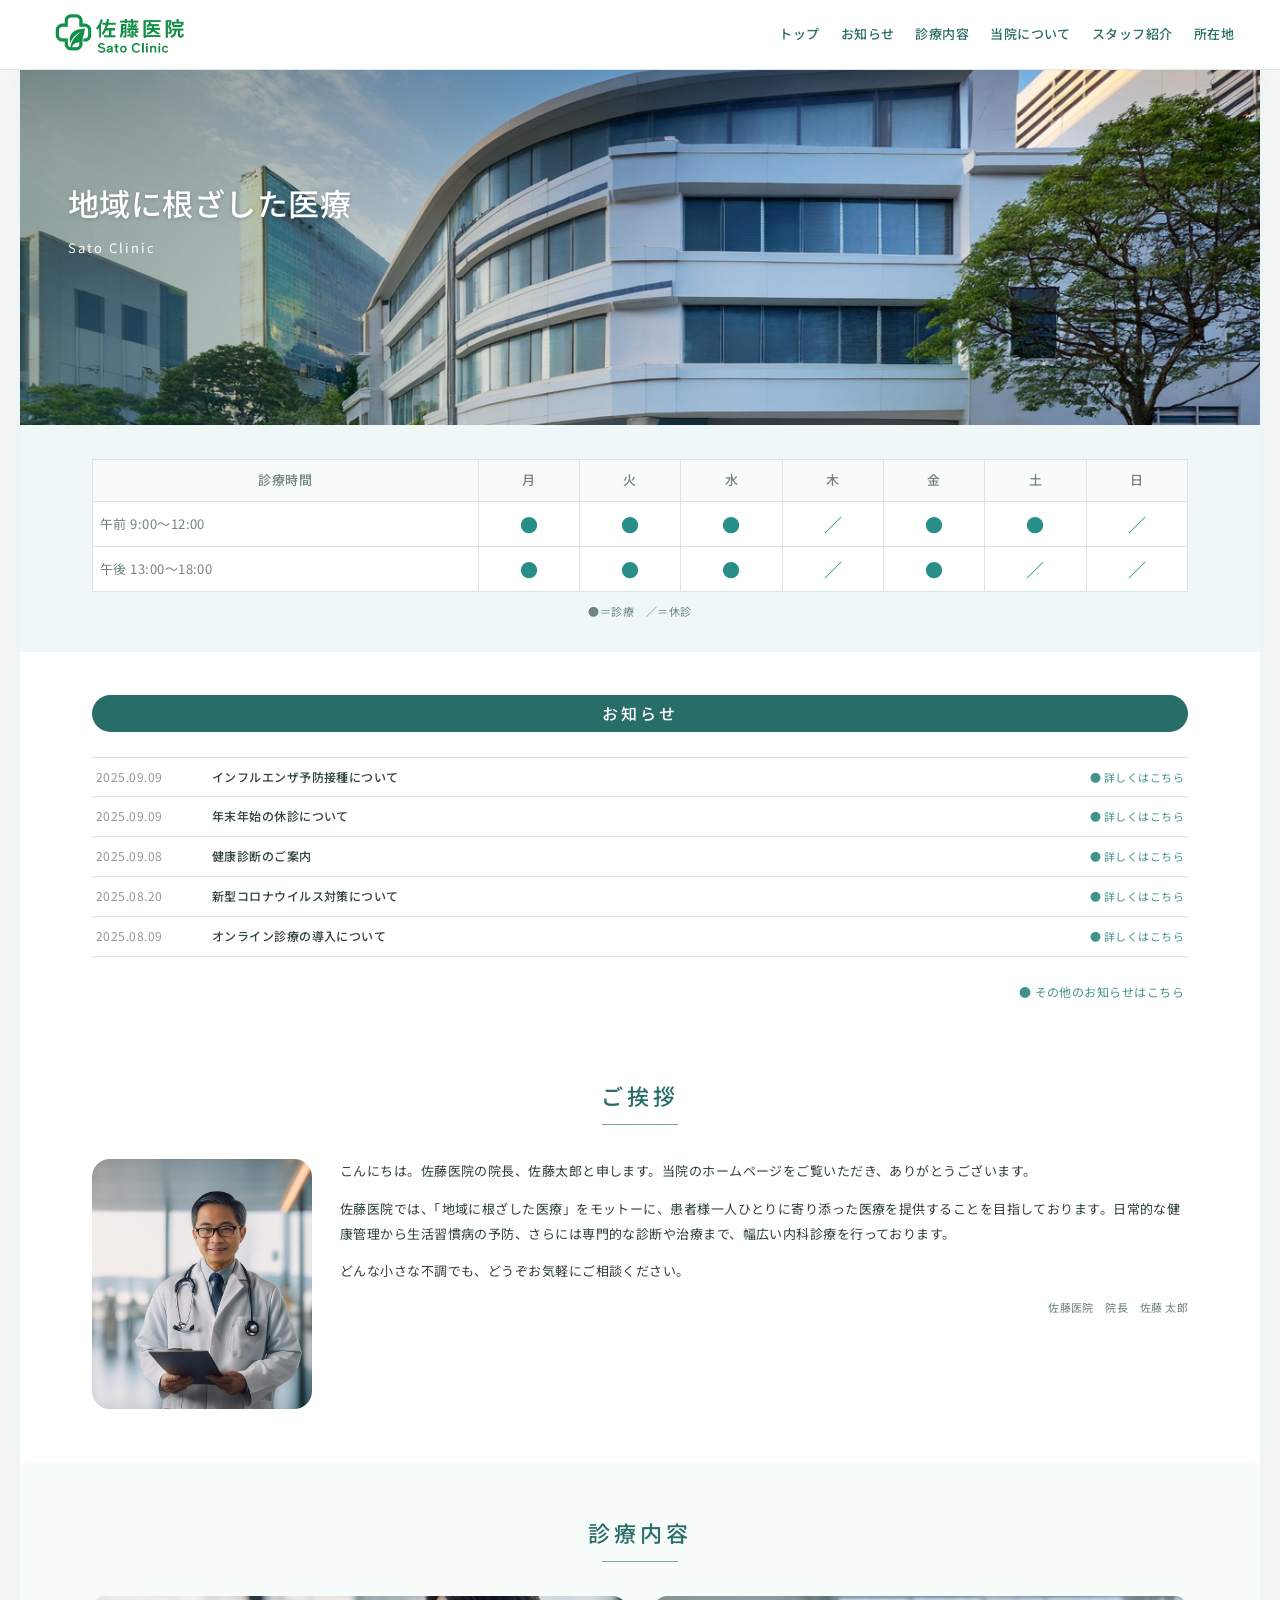
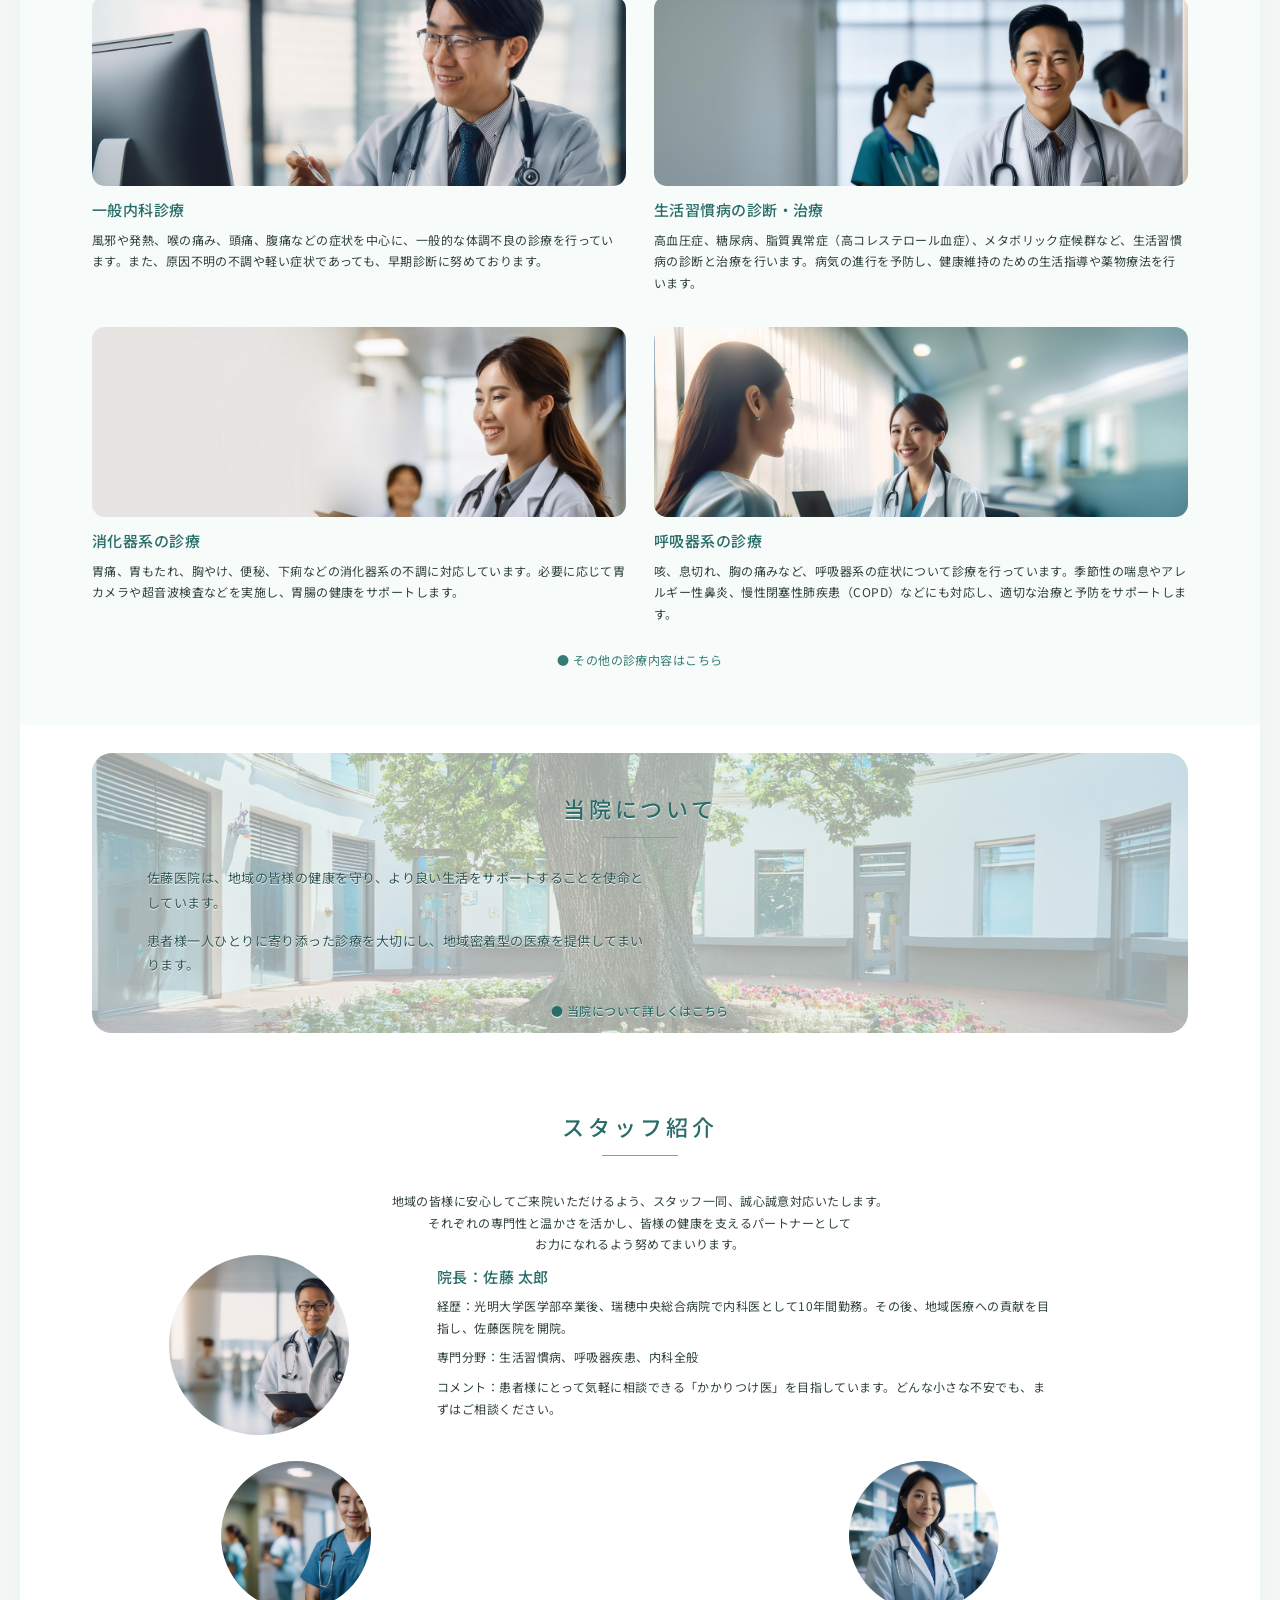
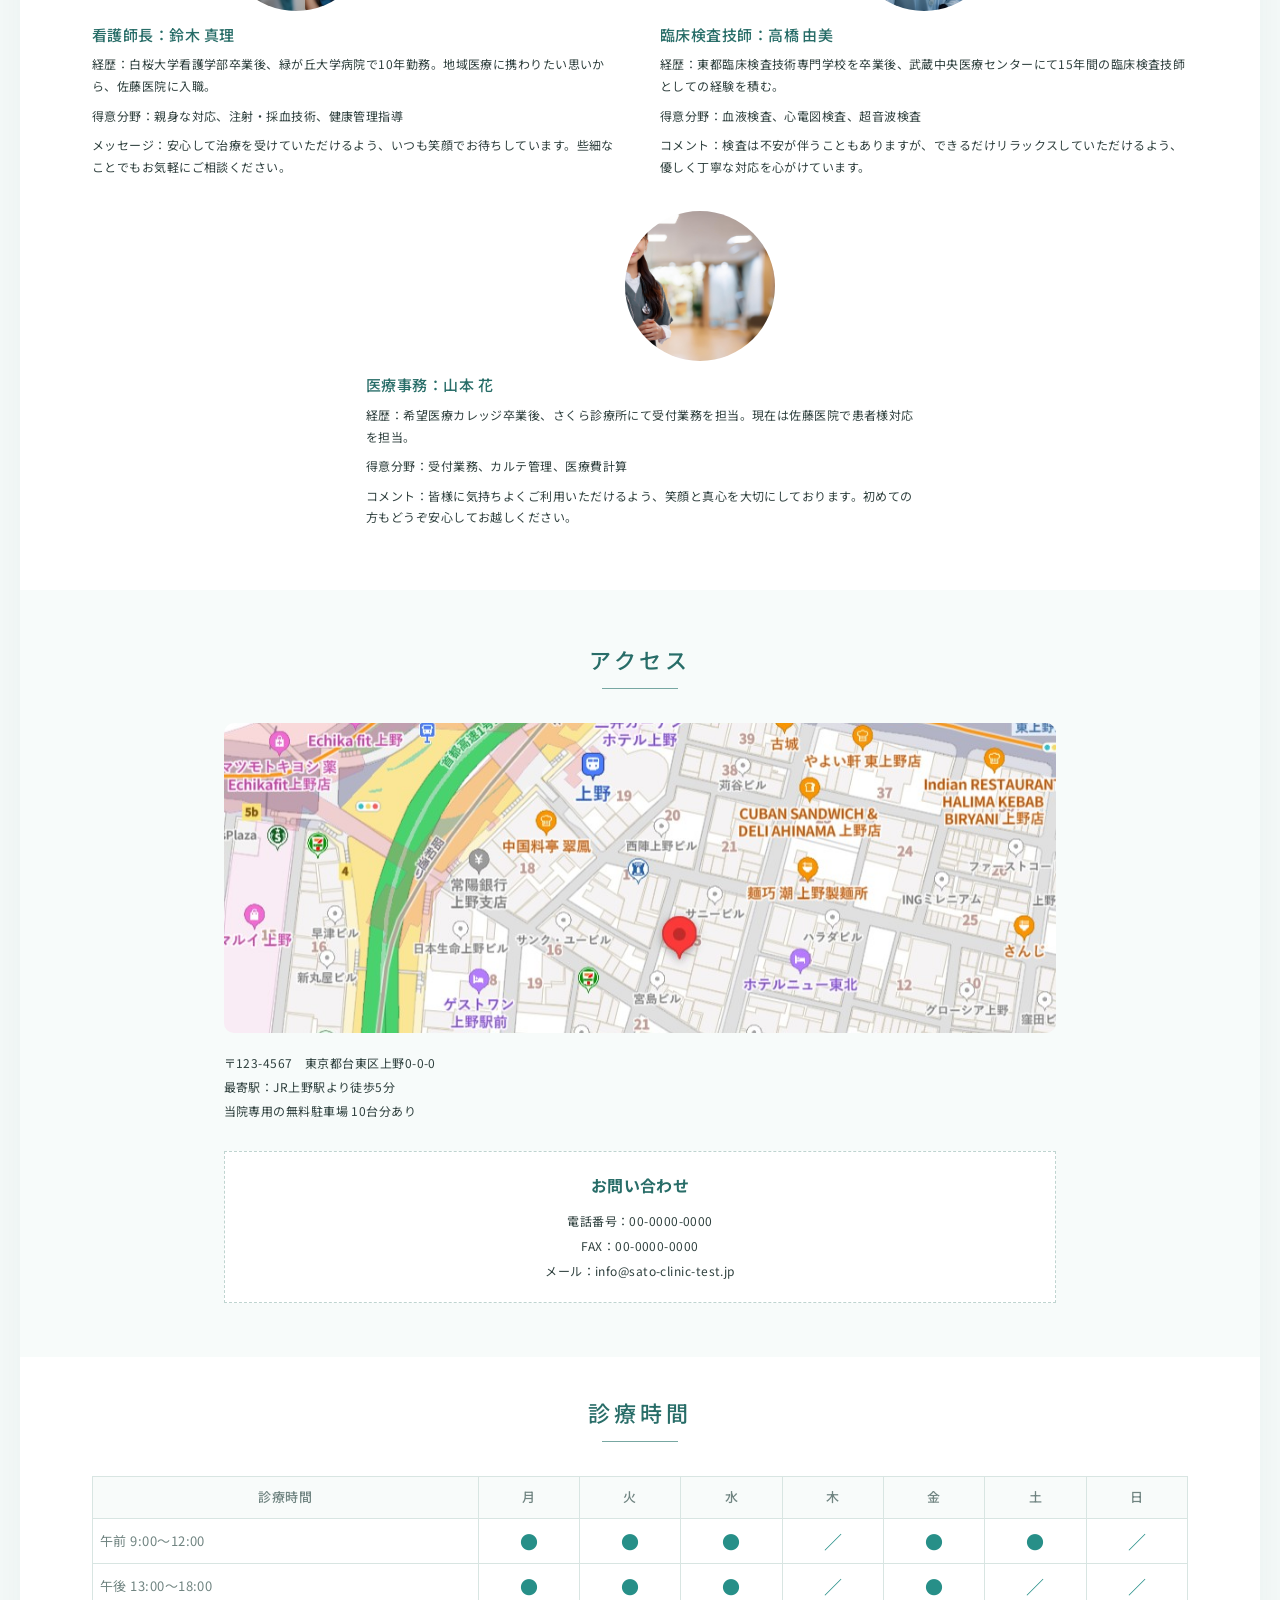
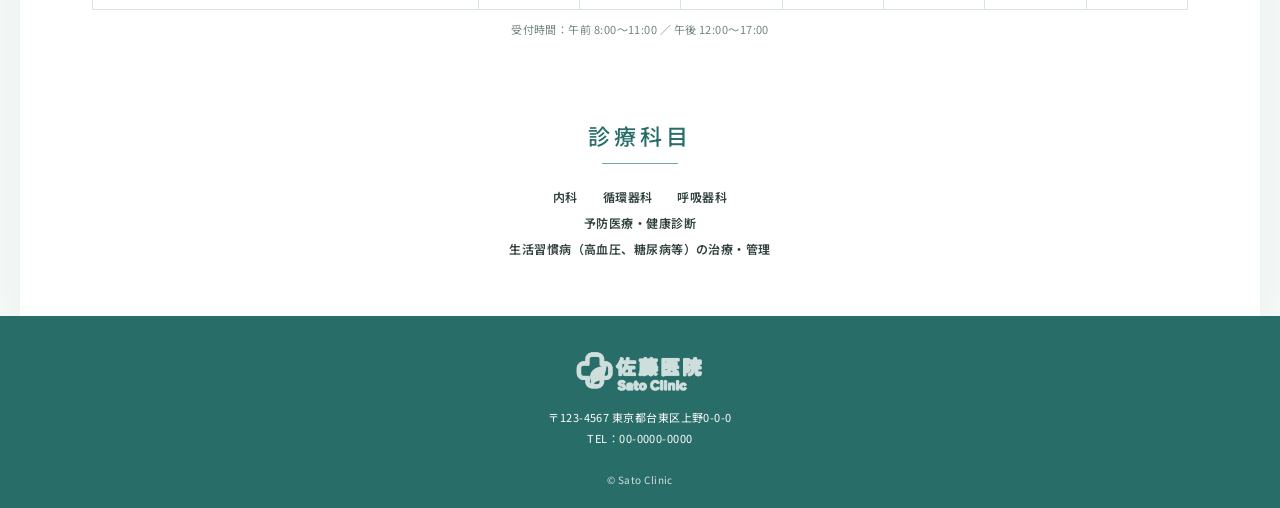
==== index.html @ 9cd96ce2 "ファイル移動" ====
<!doctype html>
<html lang="ja">
<head>
  <meta charset="utf-8">
  <meta name="viewport" content="width=device-width, initial-scale=1">
  <meta name="robots" content="noindex, nofollow">
  <title>佐藤医院｜地域に根ざした医療</title>
  <link rel="preconnect" href="https://fonts.googleapis.com">
  <link rel="preconnect" href="https://fonts.gstatic.com" crossorigin>
  <link href="https://fonts.googleapis.com/css2?family=Noto+Sans+JP:wght@400;500;600&display=swap" rel="stylesheet">
  <link rel="stylesheet" href="css/style.css">
  <link rel="stylesheet" href="css/style.mobile.css">
</head>
<body>
  <header class="site-header">
    <div class="header-inner">
      <a class="brand" href="#top"><img src="assets/Logo/logo.png" alt="佐藤医院 Sato Clinic"></a>
      <nav aria-label="メインナビゲーション">
        <a href="#top">トップ</a><a href="#greeting">お知らせ</a><a href="#medical">診療内容</a>
        <a href="#about">当院について</a><a href="#staff">スタッフ紹介</a><a href="#access">所在地</a>
      </nav>
    </div>
  </header>

  <main id="top">
    <section class="hero" aria-label="メインビジュアル">
      <img src="assets/Hospital_Exterior/hospital_1.jpg" alt="佐藤医院の外観">
      <div class="hero-copy"><p>地域に根ざした医療</p><span>Sato Clinic</span></div>
    </section>

    <section class="hours card" aria-labelledby="hours-title">
      <h2 id="hours-title" class="sr-only">診療時間</h2>
      <table class="hours-table"><thead><tr><th>診療時間</th><th>月</th><th>火</th><th>水</th><th>木</th><th>金</th><th>土</th><th>日</th></tr></thead>
        <tbody><tr><th>午前 9:00〜12:00</th><td>●</td><td>●</td><td>●</td><td>／</td><td>●</td><td>●</td><td>／</td></tr><tr><th>午後 13:00〜18:00</th><td>●</td><td>●</td><td>●</td><td>／</td><td>●</td><td>／</td><td>／</td></tr></tbody>
      </table><p class="table-note">●＝診療　／＝休診</p>
    </section>

    <section class="section news" aria-labelledby="news-title">
      <h2 id="news-title">お知らせ</h2>
      <ul class="news-list">
        <li><time datetime="2025-09-09">2025.09.09</time><a href="#">インフルエンザ予防接種について</a><span>● 詳しくはこちら</span></li>
        <li><time datetime="2025-09-09">2025.09.09</time><a href="#">年末年始の休診について</a><span>● 詳しくはこちら</span></li>
        <li><time datetime="2025-09-08">2025.09.08</time><a href="#">健康診断のご案内</a><span>● 詳しくはこちら</span></li>
        <li><time datetime="2025-08-20">2025.08.20</time><a href="#">新型コロナウイルス対策について</a><span>● 詳しくはこちら</span></li>
        <li><time datetime="2025-08-09">2025.08.09</time><a href="#">オンライン診療の導入について</a><span>● 詳しくはこちら</span></li>
      </ul><a class="more-link" href="#">● その他のお知らせはこちら</a>
    </section>

    <section id="greeting" class="section greeting" aria-labelledby="greeting-title">
      <h2 id="greeting-title">ご挨拶</h2>
      <div class="greeting-body"><img src="assets/Doctor_Image/sato_taro.jpg" alt="院長 佐藤太郎"><div><p>こんにちは。佐藤医院の院長、佐藤太郎と申します。当院のホームページをご覧いただき、ありがとうございます。</p><p>佐藤医院では、「地域に根ざした医療」をモットーに、患者様一人ひとりに寄り添った医療を提供することを目指しております。日常的な健康管理から生活習慣病の予防、さらには専門的な診断や治療まで、幅広い内科診療を行っております。</p><p>どんな小さな不調でも、どうぞお気軽にご相談ください。</p><p class="signature">佐藤医院　院長　佐藤 太郎</p></div></div>
    </section>

    <section id="medical" class="section medical" aria-labelledby="medical-title">
      <h2 id="medical-title">診療内容</h2>
      <div class="medical-grid">
        <article><img src="assets/Medical_Image/medical_1.jpg" alt="一般内科診療"><h3>一般内科診療</h3><p>風邪や発熱、喉の痛み、頭痛、腹痛などの症状を中心に、一般的な体調不良の診療を行っています。また、原因不明の不調や軽い症状であっても、早期診断に努めております。</p></article>
        <article><img src="assets/Medical_Image/medical_2.jpg" alt="生活習慣病の診断・治療"><h3>生活習慣病の診断・治療</h3><p>高血圧症、糖尿病、脂質異常症（高コレステロール血症）、メタボリック症候群など、生活習慣病の診断と治療を行います。病気の進行を予防し、健康維持のための生活指導や薬物療法を行います。</p></article>
        <article><img src="assets/Medical_Image/medical_3.jpg" alt="消化器系の診療"><h3>消化器系の診療</h3><p>胃痛、胃もたれ、胸やけ、便秘、下痢などの消化器系の不調に対応しています。必要に応じて胃カメラや超音波検査などを実施し、胃腸の健康をサポートします。</p></article>
        <article><img src="assets/Medical_Image/medical_4.jpg" alt="呼吸器系の診療"><h3>呼吸器系の診療</h3><p>咳、息切れ、胸の痛みなど、呼吸器系の症状について診療を行っています。季節性の喘息やアレルギー性鼻炎、慢性閉塞性肺疾患（COPD）などにも対応し、適切な治療と予防をサポートします。</p></article>
      </div><a class="more-link" href="#">● その他の診療内容はこちら</a>
    </section>

    <section id="about" class="section about" aria-labelledby="about-title"><div class="about-banner"><img src="assets/Hospital_Exterior/hospital_2.jpg" alt="佐藤医院の院内"><div class="about-copy"><h2 id="about-title">当院について</h2><p>佐藤医院は、地域の皆様の健康を守り、より良い生活をサポートすることを使命としています。</p><p>患者様一人ひとりに寄り添った診療を大切にし、地域密着型の医療を提供してまいります。</p><a class="more-link" href="#">● 当院について詳しくはこちら</a></div></div></section>

    <section id="staff" class="section staff" aria-labelledby="staff-title"><h2 id="staff-title">スタッフ紹介</h2><p class="lead">地域の皆様に安心してご来院いただけるよう、スタッフ一同、誠心誠意対応いたします。<br>それぞれの専門性と温かさを活かし、皆様の健康を支えるパートナーとして<br>お力になれるよう努めてまいります。</p><div class="staff-grid"><article class="staff-lead"><img src="assets/Doctor_Image/sato_taro.jpg" alt="院長 佐藤太郎"><div><h3>院長：佐藤 太郎</h3><p>経歴：光明大学医学部卒業後、瑞穂中央総合病院で内科医として10年間勤務。その後、地域医療への貢献を目指し、佐藤医院を開院。</p><p>専門分野：生活習慣病、呼吸器疾患、内科全般</p><p>コメント：患者様にとって気軽に相談できる「かかりつけ医」を目指しています。どんな小さな不安でも、まずはご相談ください。</p></div></article><article><img src="assets/Doctor_Image/suzuki_mari.jpg" alt="看護師長 鈴木真理"><h3>看護師長：鈴木 真理</h3><p>経歴：白桜大学看護学部卒業後、緑が丘大学病院で10年勤務。地域医療に携わりたい思いから、佐藤医院に入職。</p><p>得意分野：親身な対応、注射・採血技術、健康管理指導</p><p>メッセージ：安心して治療を受けていただけるよう、いつも笑顔でお待ちしています。些細なことでもお気軽にご相談ください。</p></article><article><img src="assets/Doctor_Image/takahashi_yumi.jpg" alt="臨床検査技師 高橋由美"><h3>臨床検査技師：高橋 由美</h3><p>経歴：東都臨床検査技術専門学校を卒業後、武蔵中央医療センターにて15年間の臨床検査技師としての経験を積む。</p><p>得意分野：血液検査、心電図検査、超音波検査</p><p>コメント：検査は不安が伴うこともありますが、できるだけリラックスしていただけるよう、優しく丁寧な対応を心がけています。</p></article><article><img src="assets/Doctor_Image/yamamoto_hana.jpg" alt="医療事務 山本花"><h3>医療事務：山本 花</h3><p>経歴：希望医療カレッジ卒業後、さくら診療所にて受付業務を担当。現在は佐藤医院で患者様対応を担当。</p><p>得意分野：受付業務、カルテ管理、医療費計算</p><p>コメント：皆様に気持ちよくご利用いただけるよう、笑顔と真心を大切にしております。初めての方もどうぞ安心してお越しください。</p></article></div></section>

    <section id="access" class="section access" aria-labelledby="access-title"><h2 id="access-title">アクセス</h2><img class="map" src="assets/map.jpg" alt="佐藤医院周辺の地図"><ul class="address"><li>〒123-4567　東京都台東区上野0-0-0</li><li>最寄駅：JR上野駅より徒歩5分</li><li>当院専用の無料駐車場 10台分あり</li></ul><div class="contact"><h3>お問い合わせ</h3><p>電話番号：00-0000-0000</p><p>FAX：00-0000-0000</p><p>メール：info@sato-clinic-test.jp</p></div></section>

    <section class="section final-hours"><h2>診療時間</h2><table class="hours-table"><thead><tr><th>診療時間</th><th>月</th><th>火</th><th>水</th><th>木</th><th>金</th><th>土</th><th>日</th></tr></thead><tbody><tr><th>午前 9:00〜12:00</th><td>●</td><td>●</td><td>●</td><td>／</td><td>●</td><td>●</td><td>／</td></tr><tr><th>午後 13:00〜18:00</th><td>●</td><td>●</td><td>●</td><td>／</td><td>●</td><td>／</td><td>／</td></tr></tbody></table><p class="table-note">受付時間：午前 8:00〜11:00 ／ 午後 12:00〜17:00</p></section>
    <section class="section subjects"><h2>診療科目</h2><p>内科　　循環器科　　呼吸器科</p><p>予防医療・健康診断</p><p>生活習慣病（高血圧、糖尿病等）の治療・管理</p></section>
  </main>
  <footer class="site-footer"><img src="assets/Logo/logo.png" alt="佐藤医院"><p>〒123-4567 東京都台東区上野0-0-0<br>TEL：00-0000-0000</p><small>© Sato Clinic</small></footer>
</body>
</html>
---- css/style.css ----
/* ===================== 共通 ===================== */
:root{--bg:#f3f8f7;--paper:#fff;--ink:#30413f;--muted:#708481;--line:#c9dcda;--accent:#286d68;--accent-light:#e4f1ef;--max:1240px}
*{box-sizing:border-box}html{scroll-behavior:smooth}body{margin:0;background:var(--bg);color:var(--ink);font-family:"Noto Sans JP",sans-serif;font-size:15px;line-height:1.9;letter-spacing:.03em}img{max-width:100%;display:block}a{color:inherit;text-decoration:none}.sr-only{position:absolute;width:1px;height:1px;padding:0;margin:-1px;overflow:hidden;clip:rect(0,0,0,0);white-space:nowrap;border:0}
/* ===================== ヘッダー ===================== */
.site-header{height:70px;background:#fff;border-bottom:1px solid #dce8e6;position:sticky;top:0;z-index:2}.header-inner{max-width:var(--max);height:100%;margin:auto;display:flex;align-items:center;justify-content:space-between;padding:0 26px}.brand img{width:150px;height:auto}.site-header nav{display:flex;gap:21px;font-size:13px;color:var(--accent);font-weight:500}.site-header nav a:hover{color:#82a9a5}
/* ===================== メインビジュアル ===================== */
main{max-width:var(--max);margin:0 auto;background:var(--paper);box-shadow:0 0 25px rgba(38,86,79,.04)}.hero{height:355px;position:relative;overflow:hidden}.hero>img{width:100%;height:100%;object-fit:cover;object-position:center}.hero:after{content:"";position:absolute;inset:0;background:linear-gradient(90deg,rgba(21,65,61,.47),transparent 58%)}.hero-copy{position:absolute;z-index:1;left:48px;top:104px;color:#fff}.hero-copy p{font-size:31px;margin:0;font-weight:500;text-shadow:0 1px 4px rgba(0,0,0,.2)}.hero-copy span{font-size:13px;letter-spacing:.15em}
.card,.section{padding:54px 72px}.hours{padding-top:34px;padding-bottom:30px;background:#eff8f6}.hours-table{width:100%;border-collapse:collapse;font-size:13px;text-align:center;background:#fff}.hours-table th,.hours-table td{border:1px solid #d8e5e2;height:42px;padding:5px 7px}.hours-table thead th{background:#f8fbfa;color:var(--muted);font-weight:500}.hours-table tbody th{font-weight:400;color:var(--muted);text-align:left;white-space:nowrap}.hours-table td{color:#278f88;font-size:18px}.table-note{color:var(--muted);font-size:11px;margin:9px 0 0;text-align:center}
/* ===================== 共通セクション ===================== */
.section{background:#fff}.section h2{color:var(--accent);font-size:22px;font-weight:500;text-align:center;letter-spacing:.18em;margin:0 0 34px;line-height:1.4}.section h2:after{content:"";display:block;width:76px;border-bottom:1px solid #77a7a2;margin:13px auto 0}.more-link{display:block;color:#357b76;text-align:center;font-size:12px;margin-top:24px}.news{padding-top:43px;padding-bottom:39px}.news h2{background:var(--accent);color:#fff;width:100%;border-radius:22px;padding:7px 0;font-size:16px;margin-bottom:25px}.news h2:after{display:none}.news-list{list-style:none;margin:0;padding:0;border-top:1px solid #d8e3e1}.news-list li{display:grid;grid-template-columns:108px 1fr auto;gap:8px;border-bottom:1px solid #d8e3e1;padding:8px 4px;font-size:12px;align-items:center}.news-list time{color:#8b9a97}.news-list a{font-weight:500}.news-list span{color:#43938d;font-size:11px}.greeting{padding-top:38px}.greeting-body{display:grid;grid-template-columns:220px 1fr;gap:28px;align-items:start}.greeting-body img{height:250px;width:220px;object-fit:cover;border-radius:18px}.greeting-body p{margin:0 0 13px;font-size:13px}.signature{text-align:right;font-size:11px!important;color:var(--muted)}
/* ===================== 診療内容 ===================== */
.medical{background:#f7fbfa}.medical-grid{display:grid;grid-template-columns:1fr 1fr;gap:34px 28px}.medical-grid article img{width:100%;height:190px;object-fit:cover;border-radius:13px}.medical-grid h3,.staff h3{color:var(--accent);font-size:15px;font-weight:500;margin:10px 0 4px}.medical-grid p,.staff p{font-size:12px;line-height:1.8;margin:0}.about{padding-top:58px}.about-banner{position:relative;overflow:hidden;border-radius:20px;min-height:220px;background:var(--accent-light)}.about-banner img{width:100%;height:220px;object-fit:cover;opacity:.33}.about-banner>div{position:absolute;inset:0;padding:40px 55px;color:#315855;text-shadow:0 1px 1px #fff;font-size:13px}.about-banner p{max-width:500px;margin:0 0 13px}
/* ===================== スタッフ紹介 ===================== */
.staff{background:#fff}.lead{text-align:center;font-size:12px;margin:-12px 0 30px}.staff-grid{display:grid;grid-template-columns:1fr 1fr;gap:26px 40px}.staff-grid article{text-align:center}.staff-grid img{width:150px;height:150px;object-fit:cover;border-radius:50%;margin:0 auto 10px}.staff-grid .staff-lead{grid-column:1/-1;display:flex;text-align:left;align-items:center;gap:28px}.staff-grid .staff-lead img{margin:0;width:180px;height:180px}.staff-grid .staff-lead h3{margin-top:0}
/* ===================== アクセス・フッター ===================== */
.access{background:#f7fbfa}.map{width:76%;height:310px;object-fit:cover;margin:0 auto;border-radius:10px}.address{list-style:none;margin:18px auto 28px;width:76%;padding:0;font-size:12px;line-height:2}.contact{background:#fff;border:1px dashed #bfd4d0;padding:18px 24px;text-align:center;width:76%;margin:auto}.contact h3{font-size:16px;margin:0 0 10px;color:var(--accent)}.contact p{font-size:12px;margin:2px}.final-hours{padding-top:40px}.subjects{text-align:center;padding-top:26px;padding-bottom:52px}.subjects h2{margin-bottom:22px}.subjects p{font-size:12px;margin:3px}.site-footer{background:#286d68;color:#fff;text-align:center;padding:35px 20px 18px;font-size:11px}.site-footer img{width:145px;margin:0 auto 13px;filter:brightness(0) invert(1)}.site-footer p{margin:0 0 20px}.site-footer small{font-size:10px;opacity:.8}
@media(max-width:720px){body{font-size:14px}.site-header{height:auto;position:static}.header-inner{display:block;padding:13px 16px}.brand img{width:136px}.site-header nav{gap:10px;justify-content:space-between;font-size:10px;margin-top:9px}.hero{height:310px}.hero-copy{left:25px;top:95px}.hero-copy p{font-size:23px}.card,.section{padding-left:25px;padding-right:25px}.greeting-body{grid-template-columns:145px 1fr;gap:16px}.greeting-body img{width:145px;height:175px}.greeting-body p{font-size:11px;line-height:1.7}.medical-grid{gap:25px 15px}.medical-grid article img{height:135px}.medical-grid p,.staff p{font-size:10px}.about-banner>div{padding:28px 25px;font-size:11px}.map,.address,.contact{width:100%}.map{height:230px}.staff-grid{gap:22px 16px}.staff-grid .staff-lead{gap:18px}.staff-grid .staff-lead img{width:130px;height:130px}.staff-grid img{width:110px;height:110px}.news-list li{grid-template-columns:76px 1fr;line-height:1.45}.news-list span{grid-column:2}.hours-table{font-size:10px}.hours-table th,.hours-table td{height:34px;padding:3px}.hours-table td{font-size:14px}}
/* 当院についての見出しとリンクは画像上に配置 */
.about-copy h2{color:var(--accent);font-size:22px;font-weight:500;text-align:center;letter-spacing:.18em;margin:0 0 28px;line-height:1.4}
.about-copy h2:after{content:"";display:block;width:76px;border-bottom:1px solid #77a7a2;margin:13px auto 0}
.about-copy .more-link{color:var(--accent);font-weight:500;margin-top:22px}
/* スタッフ紹介：参考画像に合わせた配置 */
.staff-grid article:not(.staff-lead){text-align:left}
.staff-grid article:not(.staff-lead) img{margin-left:auto;margin-right:auto}
.staff-grid article:last-child{grid-column:1 / -1;width:50%;margin:0 auto}
.staff-grid .staff-lead{width:75%;margin-left:auto;margin-right:auto}
.staff-grid article:last-child img{margin-left:auto;margin-right:auto}
.staff-grid article p{margin-bottom:8px}

@media(max-width:720px){
  .staff-grid .staff-lead{width:100%}
  .staff-grid article:last-child{width:70%}
}
.news .more-link{text-align:right;padding-right:4px}
.about-banner{min-height:260px;margin-top:-20px;margin-bottom:-20px}
.about-banner img{height:260px}
@media(max-width:720px){.about-banner{min-height:250px;margin-top:-15px;margin-bottom:-15px}.about-banner img{height:250px}}
.about-banner{min-height:280px;margin-top:-30px;margin-bottom:-30px}
.about-banner img{height:280px}
.news .more-link{color:#43938d}
@media(max-width:720px){.about-banner{min-height:270px;margin-top:-25px;margin-bottom:-25px}.about-banner img{height:270px}}
.greeting-body img{object-position:calc(50% - 60px) center}
.medical-grid article img{object-position:center calc(50% + 50px)}
.staff-grid .staff-lead > img{transform:translateX(-60px)}
.staff-grid article:nth-child(2) > img{transform:translateX(-60px)}
.staff-grid article:nth-child(4) > img{transform:translateX(60px)}
.site-footer img{filter:brightness(0) invert(1) opacity(.78)}
.subjects p{font-weight:600}
---- css/style.mobile.css ----
/* =========================================================
   SP専用デザイン（390px基準）
   PC用のstyle.cssには影響させない
========================================================= */
@media (max-width: 767px) {
  :root{--sp-green:#2d7771;--sp-cream:#faf8ef;--sp-line:#dce9e5}
  html,body{width:100%;overflow-x:hidden}
  body{background:var(--sp-cream);font-size:12px;line-height:1.65;letter-spacing:.02em}
  .site-header{height:56px;position:relative;background:#fff;border-bottom:1px solid #e6eeeb}
  .header-inner{height:56px;padding:8px 18px;display:flex;align-items:center}
  .brand img{width:142px;height:auto}
  .site-header nav{display:none}
  .header-inner:after{content:"☰";display:block;margin-left:auto;color:var(--sp-green);font-size:25px;line-height:1;transform:scaleX(1.15)}

  main{width:100%;max-width:390px;margin:0 auto;box-shadow:none;background:#fff;display:flex;flex-direction:column}
  .hero{order:1;height:135px;border-radius:0;overflow:hidden}
  .hero>img{height:135px;object-position:center}
  .hero:after{background:linear-gradient(90deg,rgba(18,59,55,.58),rgba(18,59,55,0) 72%)}
  .hero-copy{left:20px;top:21px}
  .hero-copy p{font-size:17px;line-height:1.35;max-width:150px}
  .hero-copy span{font-size:9px}

  .hours{order:2;margin:14px 14px 0;padding:15px 10px 14px;border-radius:12px;background:#fff;box-shadow:0 2px 9px rgba(49,89,82,.06)}
  .hours-table{font-size:9px;table-layout:fixed}
  .hours-table th,.hours-table td{height:28px;padding:2px 1px;border-color:var(--sp-line)}
  .hours-table tbody th{font-size:8px;line-height:1.25;white-space:normal}
  .hours-table td{font-size:12px}
  .table-note{font-size:8px;margin-top:5px}
  .hours:after{content:"☎ 03-1234-5678";display:block;background:#3d938a;color:#fff;border-radius:22px;text-align:center;font-size:16px;font-weight:600;padding:5px 0;margin-top:10px;letter-spacing:.04em}

  .news{display:none}
  .section{padding:24px 16px;background:#fff}
  .section h2{font-size:17px;letter-spacing:.1em;margin-bottom:21px;color:var(--sp-green)}
  .section h2:after{width:40px;margin-top:6px;border-color:#78a9a2}

  .greeting{order:3;margin-top:12px;padding-top:21px;padding-bottom:21px}
  .greeting h2{font-size:0;margin-bottom:17px}
  .greeting h2:before{content:"当院について";font-size:17px}
  .greeting-body{grid-template-columns:155px minmax(0,1fr);gap:12px;align-items:start}
  .greeting-body img{width:155px;height:154px;border-radius:8px;object-position:center;transform:none}
  .greeting-body p{font-size:9px;line-height:1.55;margin:0 0 6px}
  .greeting-body .signature{font-size:8px!important}

  .medical{order:4;padding-top:23px;padding-bottom:24px;background:var(--sp-cream)}
  .medical-grid{grid-template-columns:1fr 1fr;gap:9px 10px}
  .medical-grid article{background:#fff;border-radius:9px;overflow:hidden;box-shadow:0 1px 5px rgba(65,78,66,.06)}
  .medical-grid article img{width:100%;height:82px;border-radius:0;object-position:center;transform:none}
  .medical-grid h3{font-size:11px;line-height:1.3;margin:7px 8px 3px;color:var(--sp-green);font-weight:600}
  .medical-grid p{font-size:8px;line-height:1.45;margin:0 8px 9px;display:block}
  .medical .more-link{font-size:9px;margin-top:14px}

  .about{order:5;padding:20px 16px;background:#fff}
  .about-banner{min-height:132px;height:132px;margin:0;border-radius:10px}
  .about-banner img{height:132px;opacity:.48;object-position:center}
  .about-banner>div{padding:17px 18px;font-size:9px;line-height:1.55}
  .about-copy h2{font-size:0;margin:0 0 10px}
  .about-copy h2:before{content:"院内・設備のご紹介";font-size:15px}
  .about-copy h2:after{width:35px;margin-top:4px}
  .about-copy p{display:none}
  .about-copy .more-link{font-size:9px;margin:12px auto 0;background:#fff;border-radius:15px;padding:3px 13px;width:max-content;text-shadow:none}

  .staff{order:6;padding-top:24px;padding-bottom:25px;background:var(--sp-cream)}
  .lead{font-size:9px;line-height:1.55;margin:-6px 0 18px}
  .staff-grid{grid-template-columns:repeat(3,1fr);gap:18px 7px}
  .staff-grid .staff-lead{grid-column:1/-1;width:100%;display:block;text-align:center;margin:0}
  .staff-grid .staff-lead>img{width:78px;height:78px;margin:0 auto 5px;transform:none}
  .staff-grid .staff-lead>div{display:none}
  .staff-grid article:not(.staff-lead){text-align:center;min-width:0}
  .staff-grid article:not(.staff-lead) img{width:76px;height:76px;margin:0 auto 5px;transform:none}
  .staff-grid article:last-child{grid-column:auto;width:auto;margin:0}
  .staff-grid h3{font-size:9px;line-height:1.35;margin:4px 0;color:var(--sp-green)}
  .staff-grid p{font-size:7px;line-height:1.45;text-align:left;margin:0 1px 4px}
  .staff-grid article:last-child{grid-column:2}

  .access{order:7;padding-top:22px;padding-bottom:20px;background:#fff}
  .map{width:100%;height:145px;border-radius:7px;object-fit:cover}
  .address{width:100%;font-size:9px;line-height:1.65;margin:9px 0 14px;padding-left:0}
  .contact{width:100%;padding:10px 12px;border-radius:8px}
  .contact h3{font-size:11px;margin-bottom:4px}
  .contact p{font-size:9px}

  .final-hours{order:8;padding:15px 16px;background:#fff}
  .final-hours h2{font-size:13px;margin-bottom:10px}
  .final-hours .table-note{font-size:8px}
  .subjects{order:9;padding:14px 16px 26px;background:#fff}
  .subjects h2{font-size:13px;margin-bottom:10px}
  .subjects p{font-size:9px;line-height:1.5;margin:2px;font-weight:600}

  .site-footer{padding:20px 15px 10px;font-size:9px}
  .site-footer img{width:120px;margin-bottom:7px}
  .site-footer p{margin-bottom:8px}
  .site-footer small{font-size:8px}
}
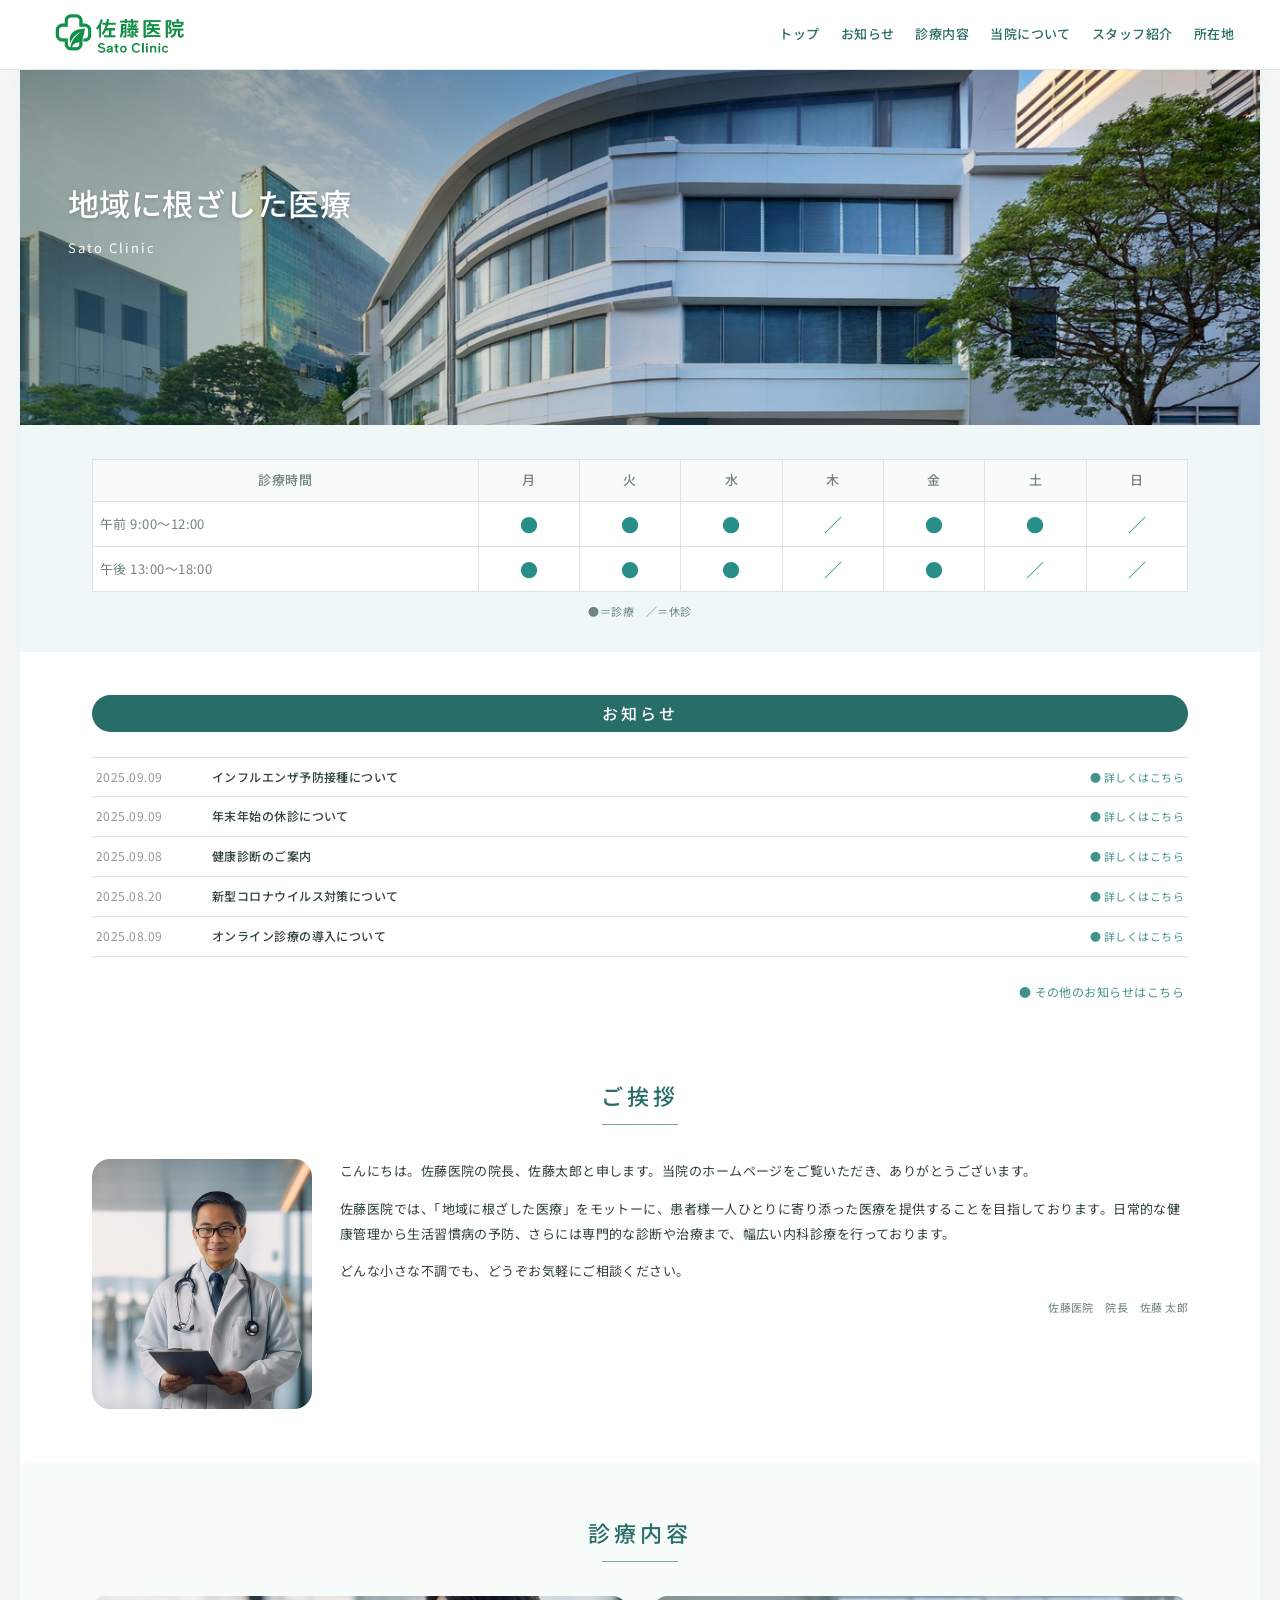
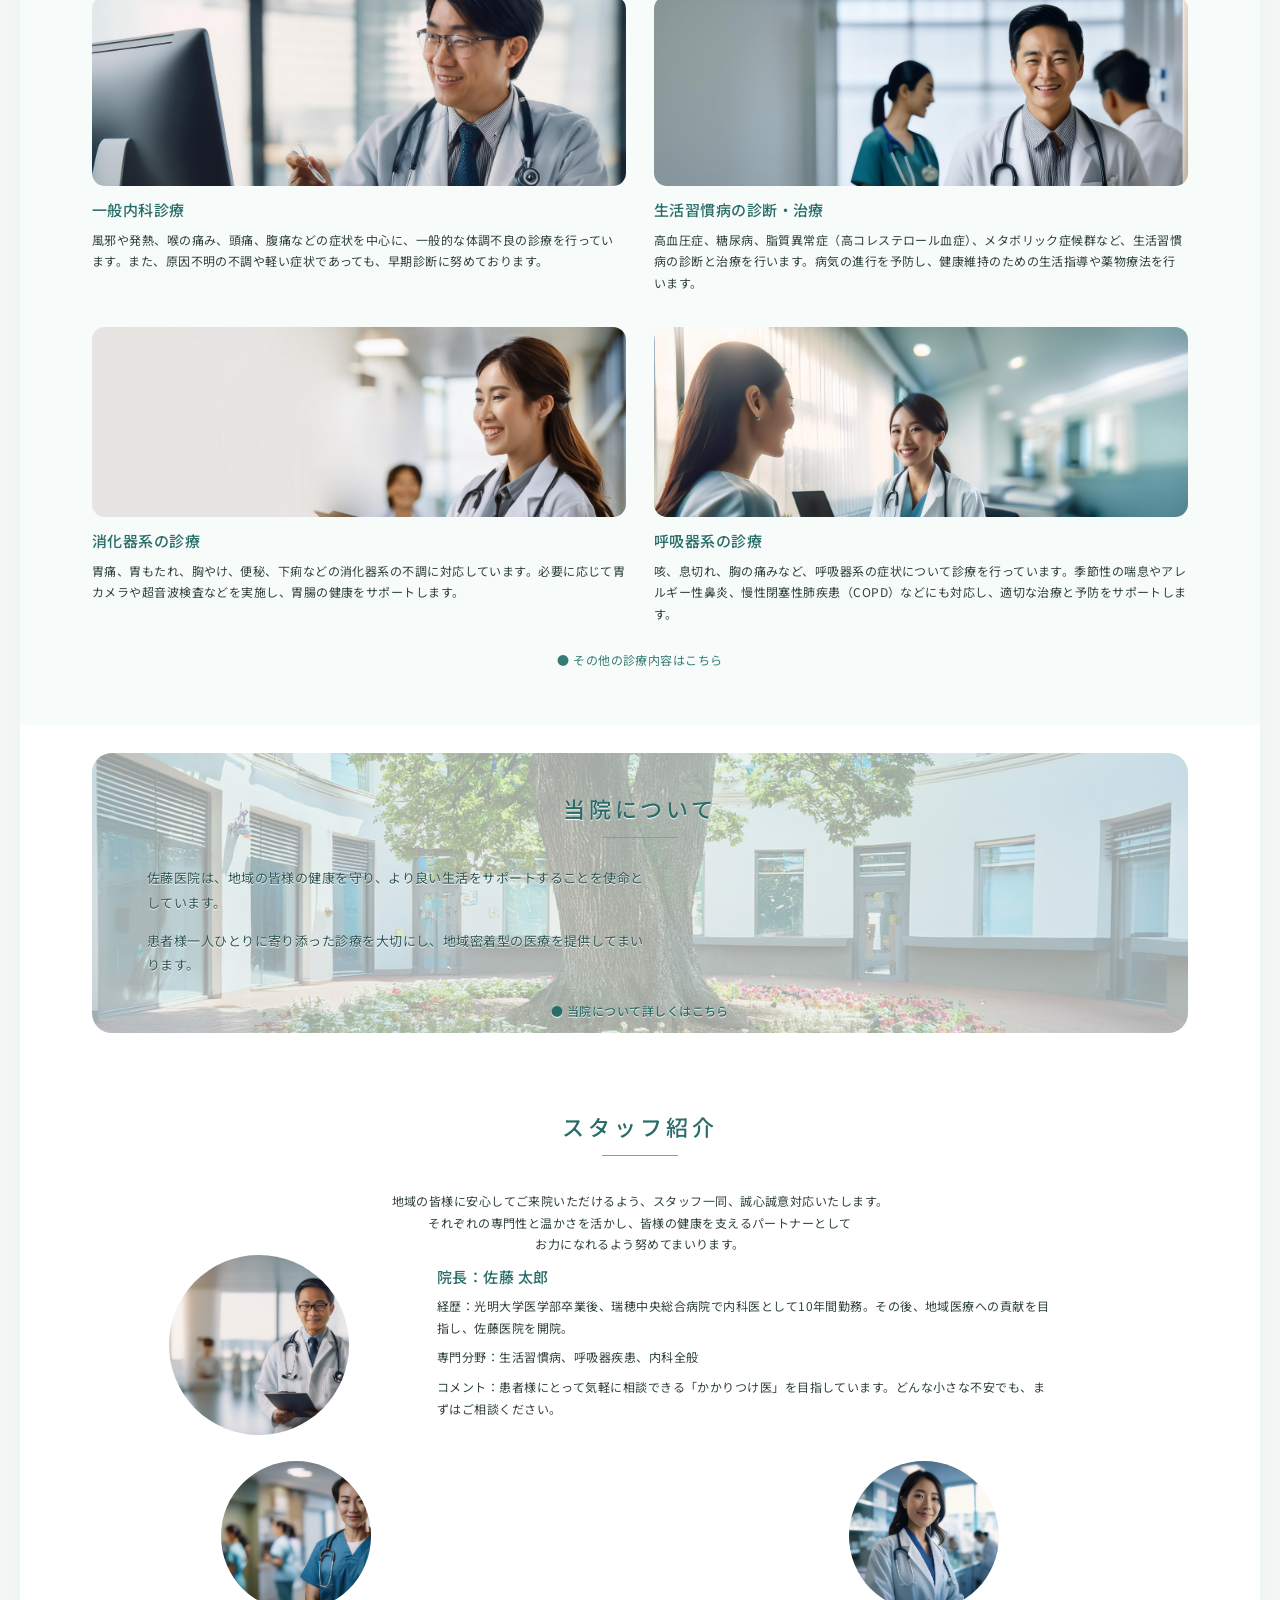
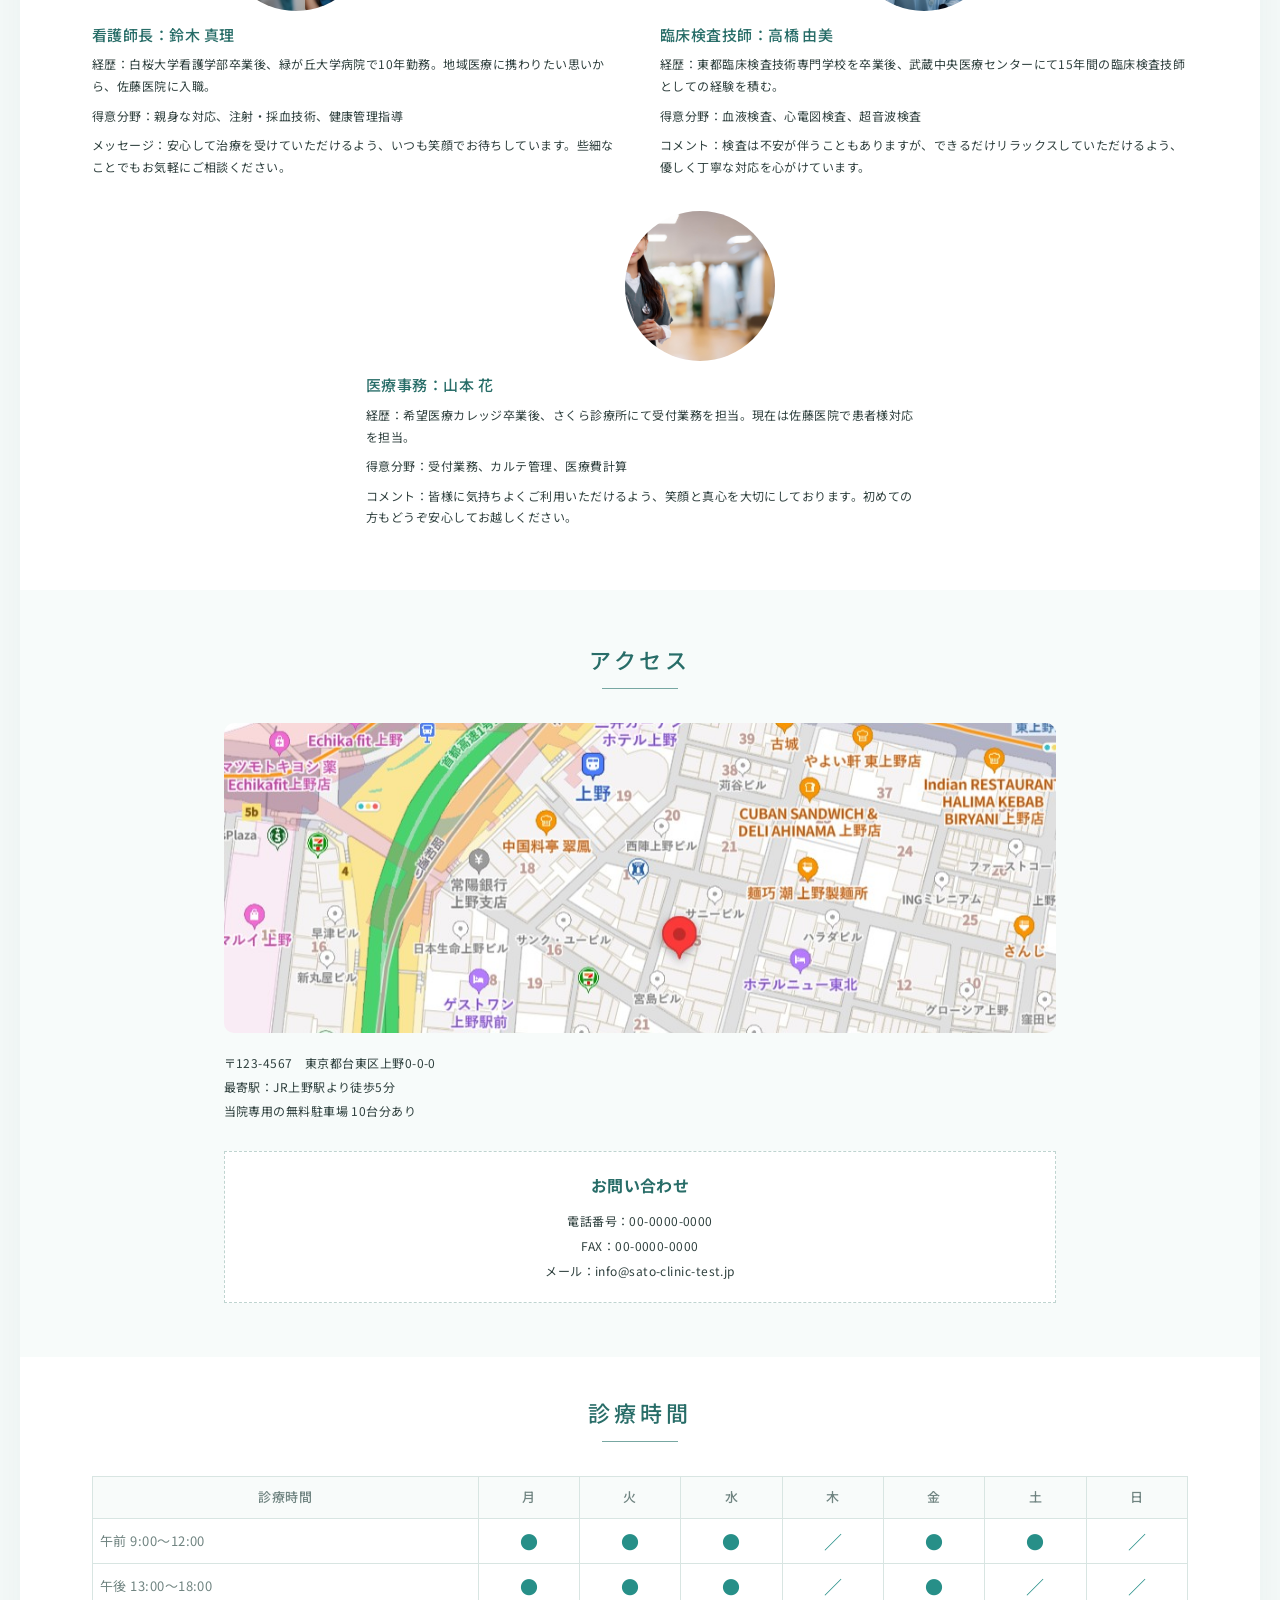
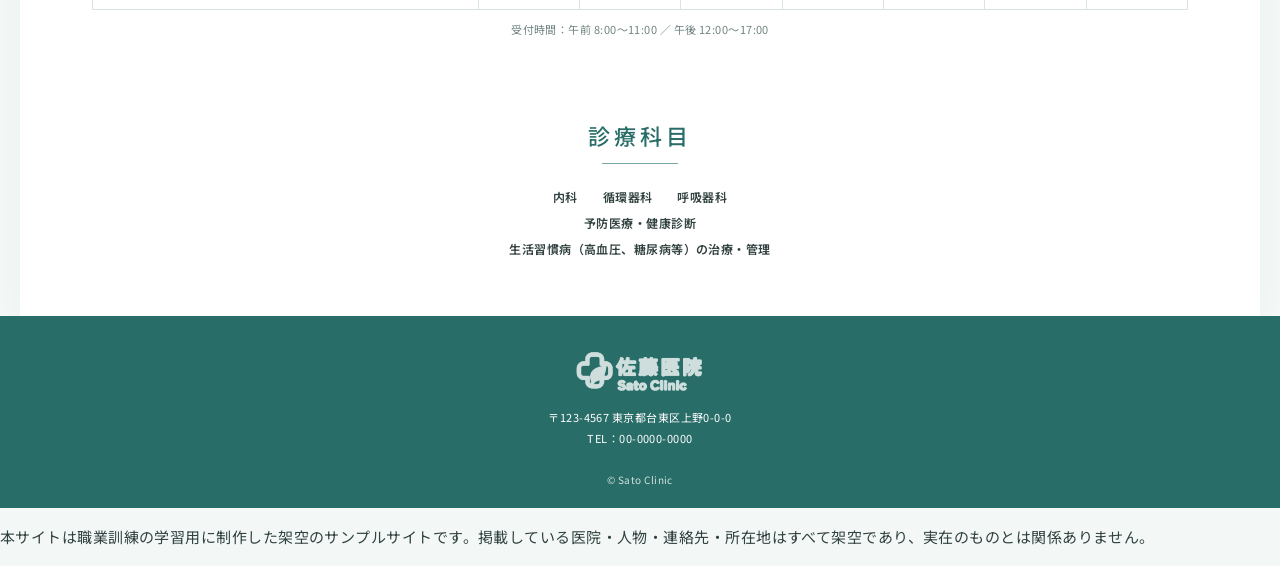
==== commit fc7074eb: "断り書きの再度記載" ====
--- a/index.html
+++ b/index.html
@@ -10,6 +10,7 @@
   <link href="https://fonts.googleapis.com/css2?family=Noto+Sans+JP:wght@400;500;600&display=swap" rel="stylesheet">
   <link rel="stylesheet" href="css/style.css">
   <link rel="stylesheet" href="css/style.mobile.css">
+  <meta name="robots" content="noindex, nofollow">
 </head>
 <body>
   <header class="site-header">
@@ -71,5 +72,35 @@
     <section class="section subjects"><h2>診療科目</h2><p>内科　　循環器科　　呼吸器科</p><p>予防医療・健康診断</p><p>生活習慣病（高血圧、糖尿病等）の治療・管理</p></section>
   </main>
   <footer class="site-footer"><img src="assets/Logo/logo.png" alt="佐藤医院"><p>〒123-4567 東京都台東区上野0-0-0<br>TEL：00-0000-0000</p><small>© Sato Clinic</small></footer>
+<script>
+  document.addEventListener('DOMContentLoaded', function () {
+    if (!window.matchMedia('(max-width: 767px)').matches) return;
+    var target = Array.from(document.querySelectorAll('p, div')).find(function (el) {
+      return el.textContent.replace(/\s/g, '').includes('地域の皆様に安心してご来院いただけるよう、スタッフ一同、');
+    });
+    if (!target) return;
+    target.innerHTML = '地域の皆様に安心してご来院いただけるよう、スタッフ一同、<br>誠心誠意対応いたします。<br>それぞれの専門性と温かさを活かし、皆様の健康を<br>支えるパートナー<br>としてお力になれるよう努めてまいります。';
+    target.style.marginTop = '2em';
+    target.style.marginBottom = '2em';
+    var heading = target.parentElement && target.parentElement.querySelector('h2, h3');
+    if (heading) heading.style.marginBottom = '2em';
+    var image = target.parentElement && target.parentElement.querySelector('img');
+    if (image) image.style.marginTop = '2em';
+    var name = Array.from(document.querySelectorAll('body *')).find(function (el) {
+      return el.children.length === 0 && el.textContent.trim() === '佐藤太郎';
+    });
+    if (name) {
+      var card = name.closest('article, li, .staff-card, .staff-item') || name.parentElement.parentElement;
+      if (card) {
+        card.style.transform = '';
+        card.style.marginTop = '0';
+        card.style.transform = 'translateY(-2em)';
+      }
+    }
+  });
+</script>
+  <footer class="site-footer-disclaimer">
+    <p class="site-disclaimer">本サイトは職業訓練の学習用に制作した架空のサンプルサイトです。掲載している医院・人物・連絡先・所在地はすべて架空であり、実在のものとは関係ありません。</p>
+  </footer>
 </body>
 </html>
--- a/css/style.mobile.css
+++ b/css/style.mobile.css
@@ -61,16 +61,16 @@
 
   .staff{order:6;padding-top:24px;padding-bottom:25px;background:var(--sp-cream)}
   .lead{font-size:9px;line-height:1.55;margin:-6px 0 18px}
-  .staff-grid{grid-template-columns:repeat(3,1fr);gap:18px 7px}
-  .staff-grid .staff-lead{grid-column:1/-1;width:100%;display:block;text-align:center;margin:0}
-  .staff-grid .staff-lead>img{width:78px;height:78px;margin:0 auto 5px;transform:none}
-  .staff-grid .staff-lead>div{display:none}
+  .staff-grid{grid-template-columns:repeat(2,1fr);gap:18px 10px}
+  .staff-grid .staff-lead{grid-column:auto;width:auto;display:block;text-align:center;margin:0}
+  .staff-grid .staff-lead>img{width:76px;height:76px;margin:0 auto 5px;transform:none}
+  .staff-grid .staff-lead>div{display:block;width:auto;margin:0;text-align:left}
   .staff-grid article:not(.staff-lead){text-align:center;min-width:0}
   .staff-grid article:not(.staff-lead) img{width:76px;height:76px;margin:0 auto 5px;transform:none}
   .staff-grid article:last-child{grid-column:auto;width:auto;margin:0}
   .staff-grid h3{font-size:9px;line-height:1.35;margin:4px 0;color:var(--sp-green)}
-  .staff-grid p{font-size:7px;line-height:1.45;text-align:left;margin:0 1px 4px}
-  .staff-grid article:last-child{grid-column:2}
+  .staff-grid .staff-lead h3{font-size:9px;line-height:1.35;margin:4px 0;color:var(--sp-green)}
+  .staff-grid article p{font-size:7px;line-height:1.45;text-align:left;margin:0 1px 4px}
 
   .access{order:7;padding-top:22px;padding-bottom:20px;background:#fff}
   .map{width:100%;height:145px;border-radius:7px;object-fit:cover}
